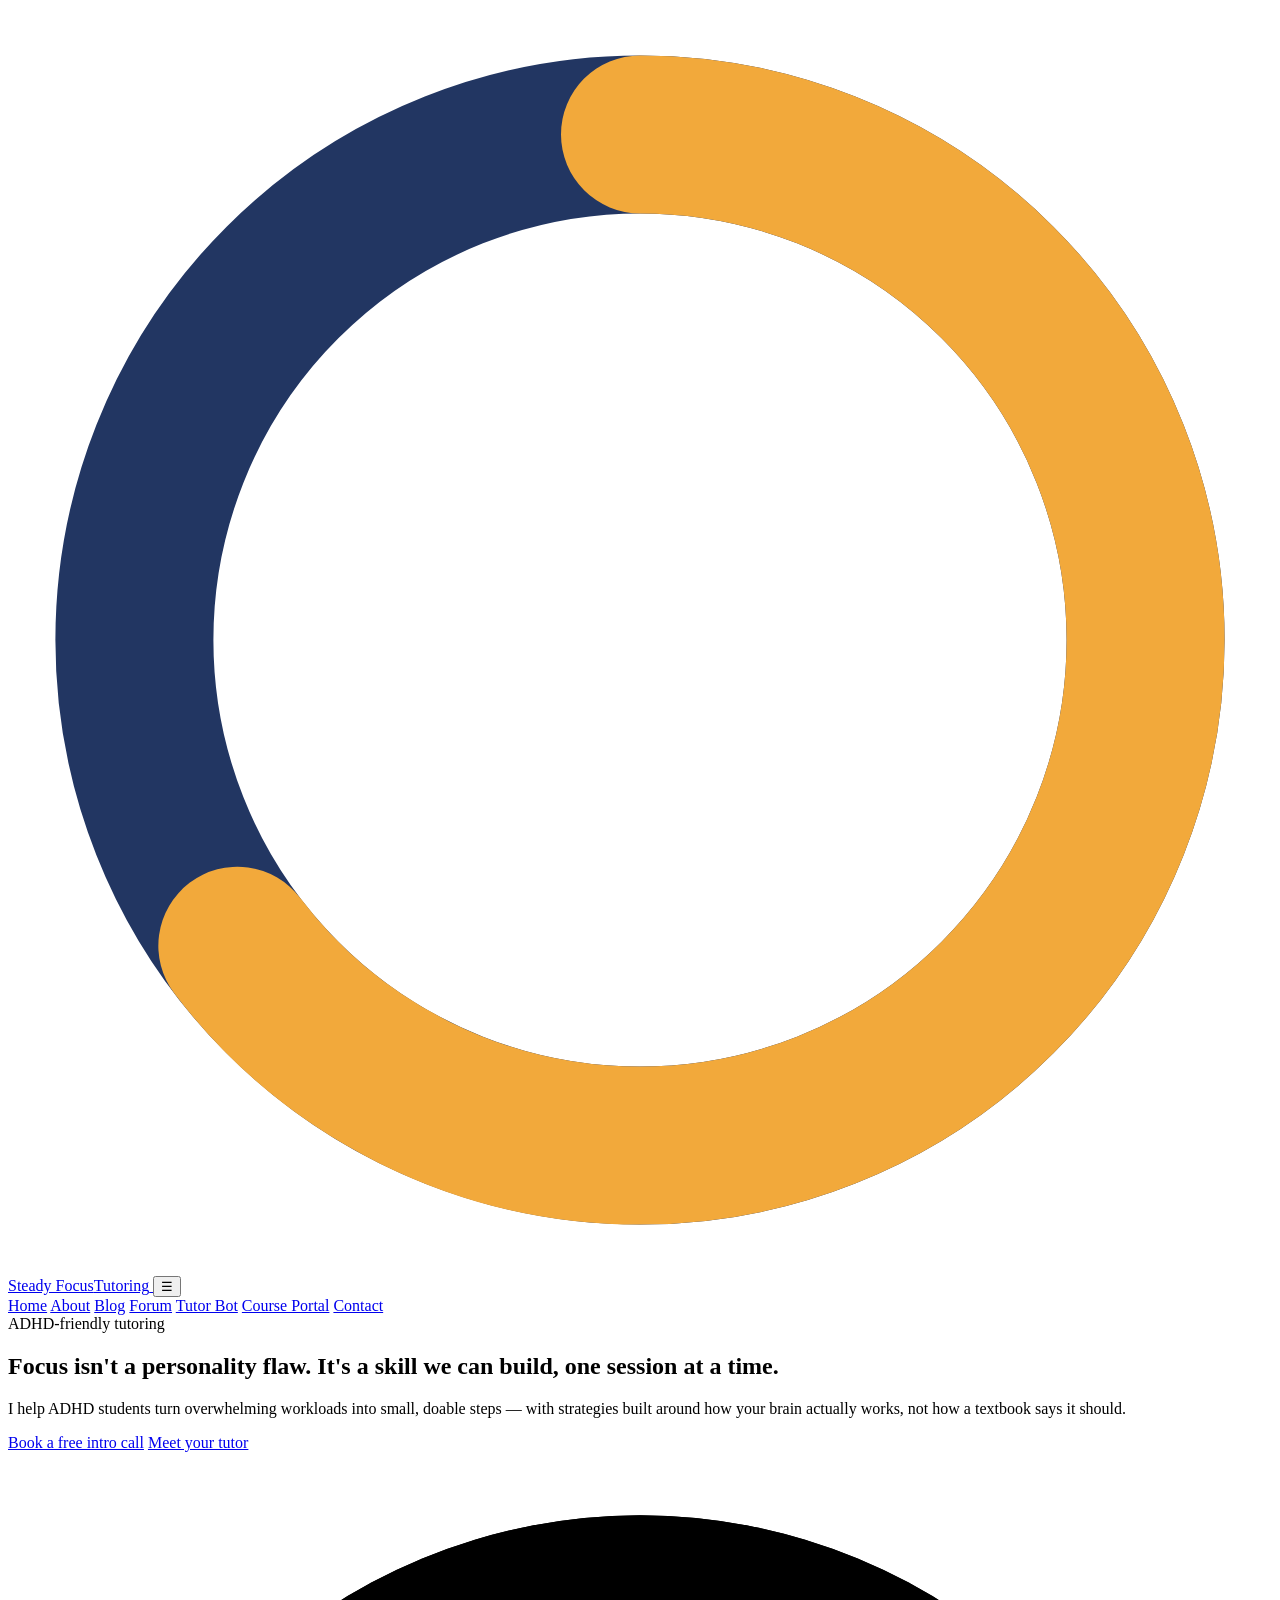
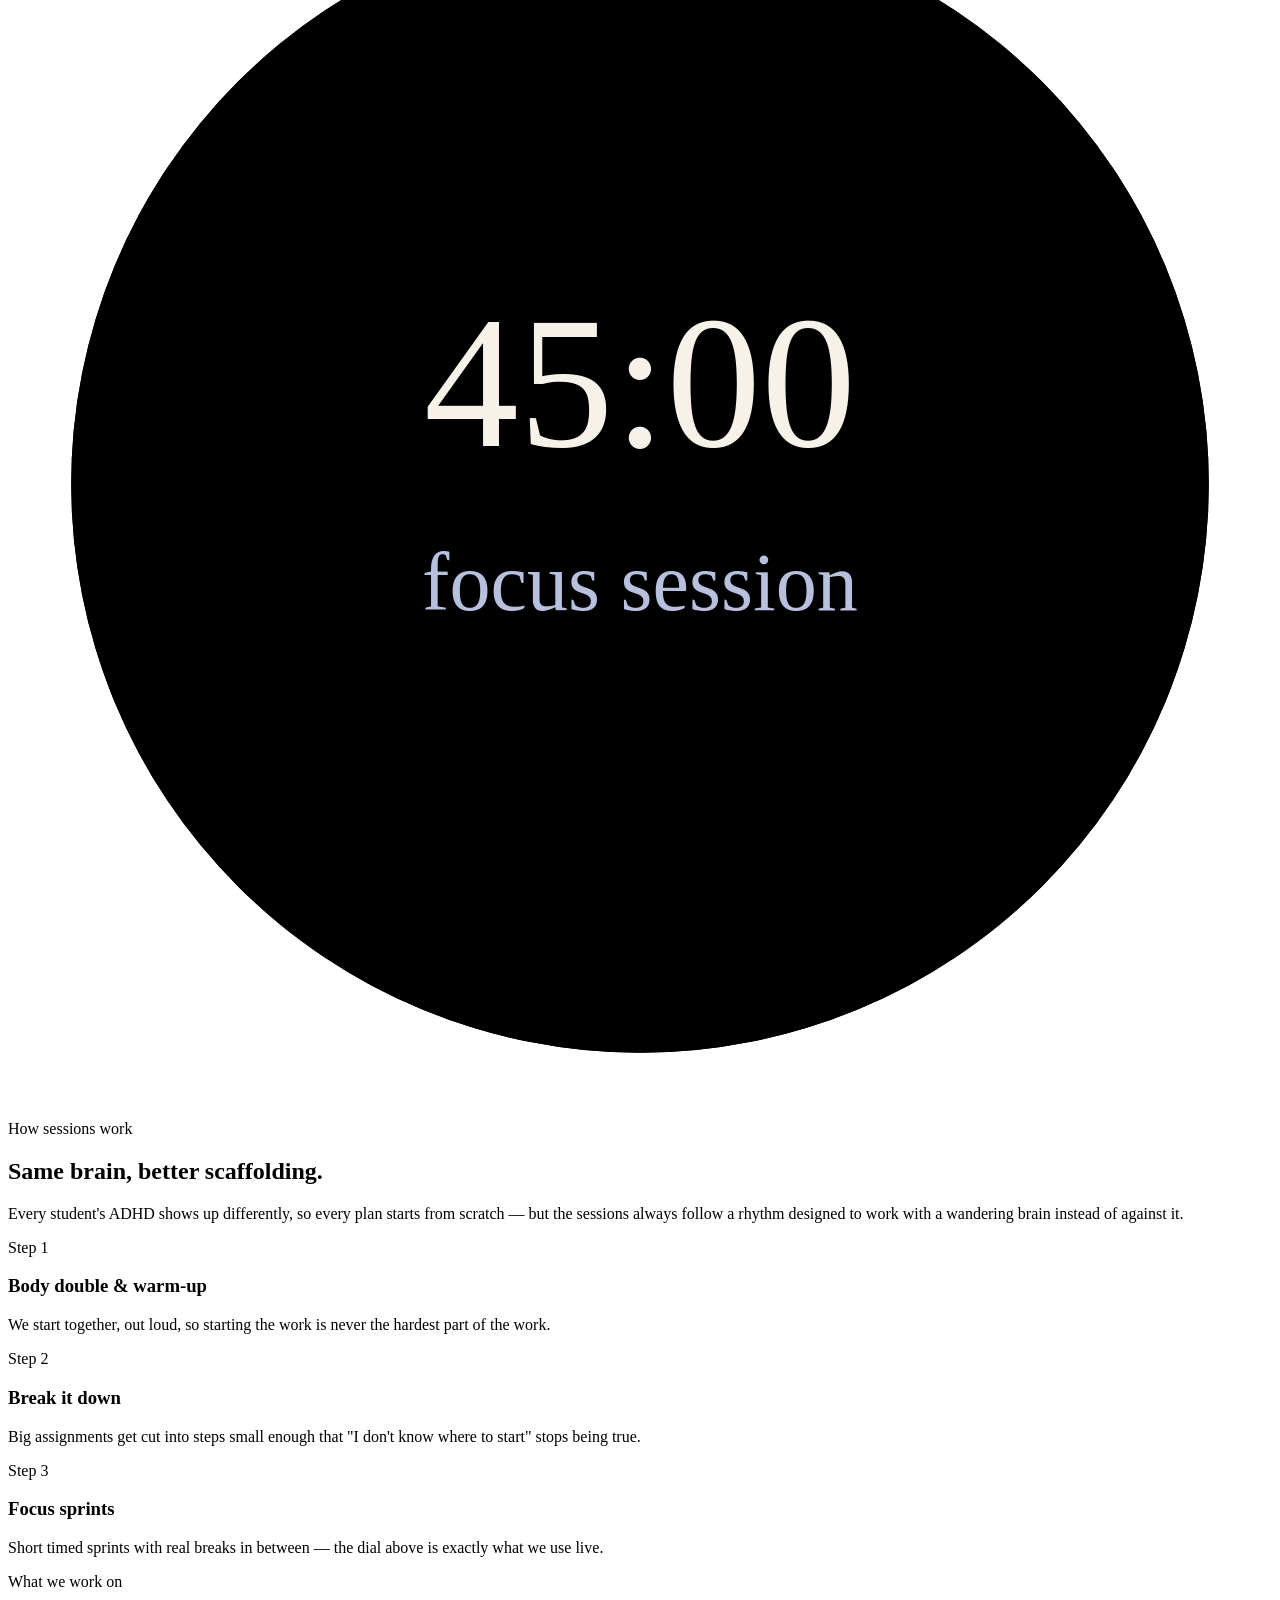
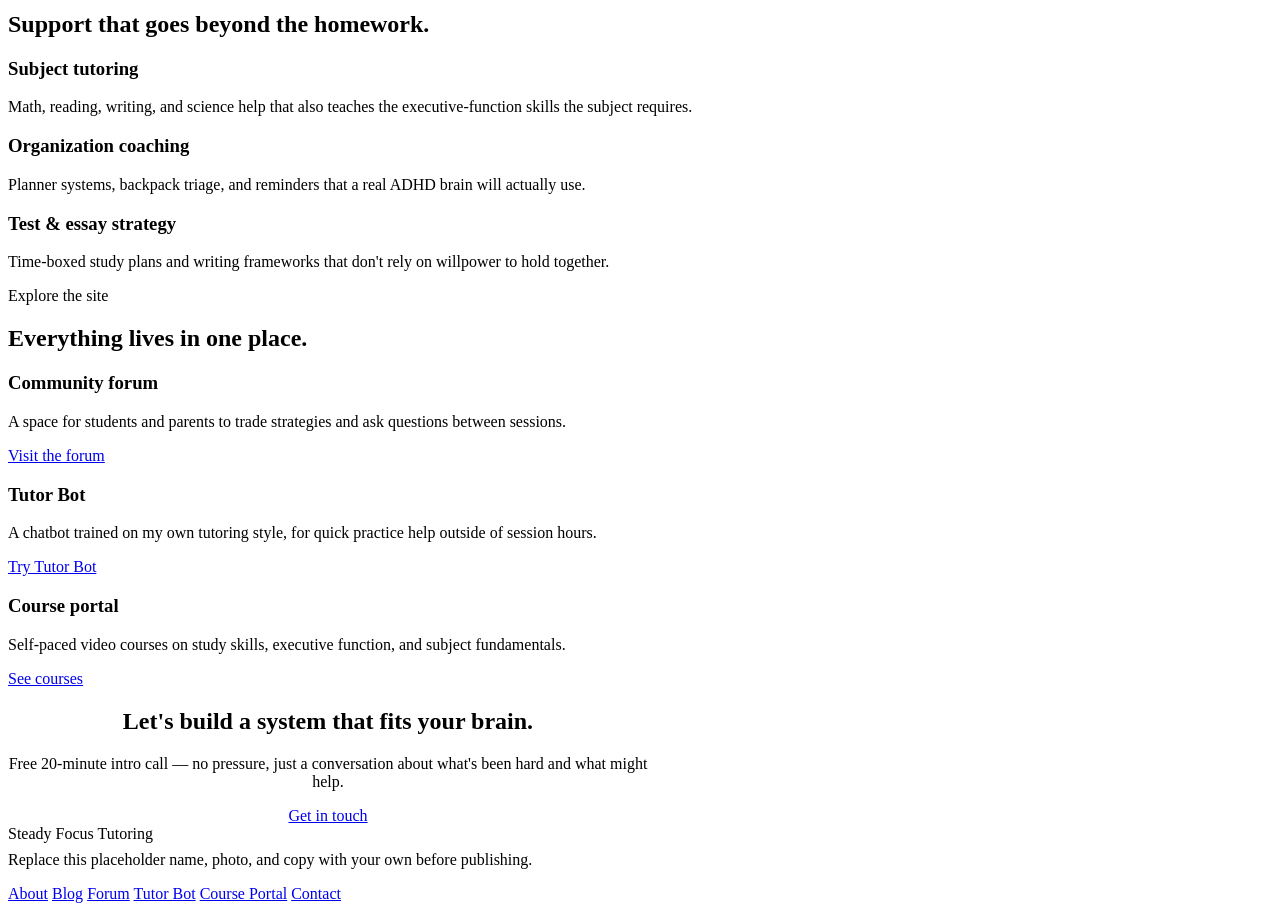
==== index.html @ 679ce14f "First Upload" ====
<!DOCTYPE html>
<html lang="en">
<head>
<meta charset="UTF-8">
<meta name="viewport" content="width=device-width, initial-scale=1.0">
<title>Steady Focus Tutoring — ADHD-Friendly Academic Coaching</title>
<link rel="stylesheet" href="css/style.css">
</head>
<body>

<header class="site">
  <div class="nav">
    <a href="index.html" class="brand">
      <svg class="brand-mark" viewBox="0 0 40 40"><circle cx="20" cy="20" r="16" stroke="#223662" stroke-width="5" fill="none"/><circle cx="20" cy="20" r="16" stroke="#f2a93b" stroke-width="5" fill="none" stroke-linecap="round" stroke-dasharray="100" stroke-dashoffset="35" transform="rotate(-90 20 20)"/></svg>
      <span class="brand-name">Steady Focus<span>Tutoring</span></span>
    </a>
    <button class="nav-toggle" aria-label="Toggle menu">☰</button>
    <nav class="links">
      <a href="index.html" class="active">Home</a>
      <a href="about.html">About</a>
      <a href="blog.html">Blog</a>
      <a href="forum.html">Forum</a>
      <a href="chatbot.html">Tutor Bot</a>
      <a href="portal.html">Course Portal</a>
      <a href="contact.html">Contact</a>
    </nav>
  </div>
</header>

<section class="hero">
  <div class="container hero-grid">
    <div>
      <div class="eyebrow">ADHD-friendly tutoring</div>
      <h1>Focus isn't a personality flaw. It's a skill we can build, one session at a time.</h1>
      <p class="lede">I help ADHD students turn overwhelming workloads into small, doable steps — with strategies built around how your brain actually works, not how a textbook says it should.</p>
      <div class="hero-actions">
        <a href="contact.html" class="btn btn-primary">Book a free intro call</a>
        <a href="about.html" class="btn btn-ghost">Meet your tutor</a>
      </div>
    </div>
    <div class="dial-wrap">
      <svg class="dial" viewBox="0 0 200 200">
        <circle class="dial-track" cx="100" cy="100" r="90"/>
        <circle class="dial-fill" cx="100" cy="100" r="90"/>
        <text x="100" y="94" text-anchor="middle" class="dial-center" fill="#f6f2e9" font-size="30">45:00</text>
        <text x="100" y="120" text-anchor="middle" fill="#b7c1de" font-size="13" font-family="Work Sans">focus session</text>
      </svg>
    </div>
  </div>
</section>

<section class="band">
  <div class="container">
    <div class="section-head">
      <div class="eyebrow">How sessions work</div>
      <h2>Same brain, better scaffolding.</h2>
      <p>Every student's ADHD shows up differently, so every plan starts from scratch — but the sessions always follow a rhythm designed to work with a wandering brain instead of against it.</p>
    </div>
    <div class="grid-3">
      <div class="card">
        <span class="tag">Step 1</span>
        <h3>Body double & warm-up</h3>
        <p>We start together, out loud, so starting the work is never the hardest part of the work.</p>
      </div>
      <div class="card">
        <span class="tag">Step 2</span>
        <h3>Break it down</h3>
        <p>Big assignments get cut into steps small enough that "I don't know where to start" stops being true.</p>
      </div>
      <div class="card">
        <span class="tag">Step 3</span>
        <h3>Focus sprints</h3>
        <p>Short timed sprints with real breaks in between — the dial above is exactly what we use live.</p>
      </div>
    </div>
  </div>
</section>

<section>
  <div class="container">
    <div class="section-head">
      <div class="eyebrow">What we work on</div>
      <h2>Support that goes beyond the homework.</h2>
    </div>
    <div class="grid-3">
      <div class="card">
        <h3>Subject tutoring</h3>
        <p>Math, reading, writing, and science help that also teaches the executive-function skills the subject requires.</p>
      </div>
      <div class="card">
        <h3>Organization coaching</h3>
        <p>Planner systems, backpack triage, and reminders that a real ADHD brain will actually use.</p>
      </div>
      <div class="card">
        <h3>Test & essay strategy</h3>
        <p>Time-boxed study plans and writing frameworks that don't rely on willpower to hold together.</p>
      </div>
    </div>
  </div>
</section>

<section class="band">
  <div class="container">
    <div class="section-head">
      <div class="eyebrow">Explore the site</div>
      <h2>Everything lives in one place.</h2>
    </div>
    <div class="grid-3">
      <div class="card">
        <h3>Community forum</h3>
        <p>A space for students and parents to trade strategies and ask questions between sessions.</p>
        <a href="forum.html" class="btn btn-ghost" style="margin-top:14px;">Visit the forum</a>
      </div>
      <div class="card">
        <h3>Tutor Bot</h3>
        <p>A chatbot trained on my own tutoring style, for quick practice help outside of session hours.</p>
        <a href="chatbot.html" class="btn btn-ghost" style="margin-top:14px;">Try Tutor Bot</a>
      </div>
      <div class="card">
        <h3>Course portal</h3>
        <p>Self-paced video courses on study skills, executive function, and subject fundamentals.</p>
        <a href="portal.html" class="btn btn-ghost" style="margin-top:14px;">See courses</a>
      </div>
    </div>
  </div>
</section>

<section>
  <div class="container" style="text-align:center; max-width:640px;">
    <h2>Let's build a system that fits your brain.</h2>
    <p>Free 20-minute intro call — no pressure, just a conversation about what's been hard and what might help.</p>
    <a href="contact.html" class="btn btn-primary">Get in touch</a>
  </div>
</section>

<footer class="site">
  <div class="container foot-grid">
    <div>
      <div class="brand-name" style="margin-bottom:8px;">Steady Focus Tutoring</div>
      <p class="fine" style="margin-top:0;">Replace this placeholder name, photo, and copy with your own before publishing.</p>
    </div>
    <div class="foot-links">
      <a href="about.html">About</a>
      <a href="blog.html">Blog</a>
      <a href="forum.html">Forum</a>
      <a href="chatbot.html">Tutor Bot</a>
      <a href="portal.html">Course Portal</a>
      <a href="contact.html">Contact</a>
    </div>
  </div>
</footer>

<script src="js/main.js"></script>
</body>
</html>
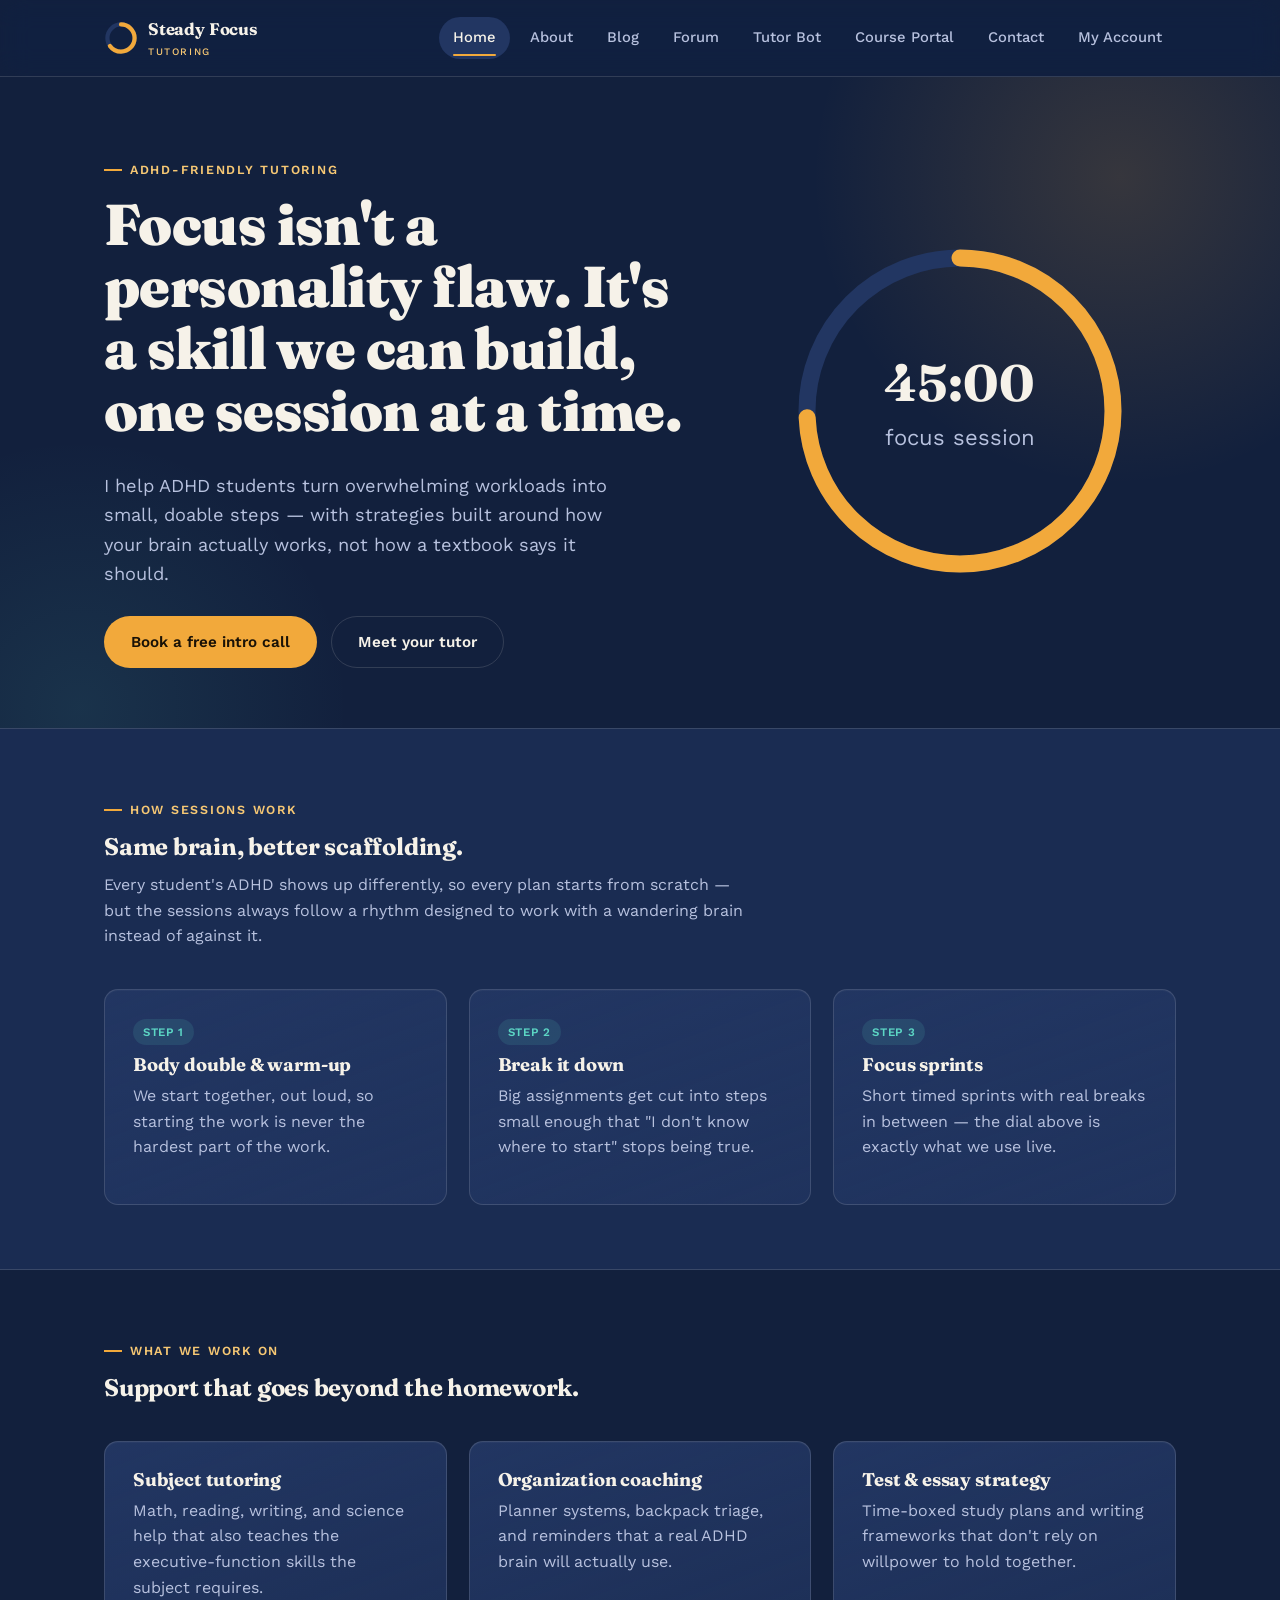
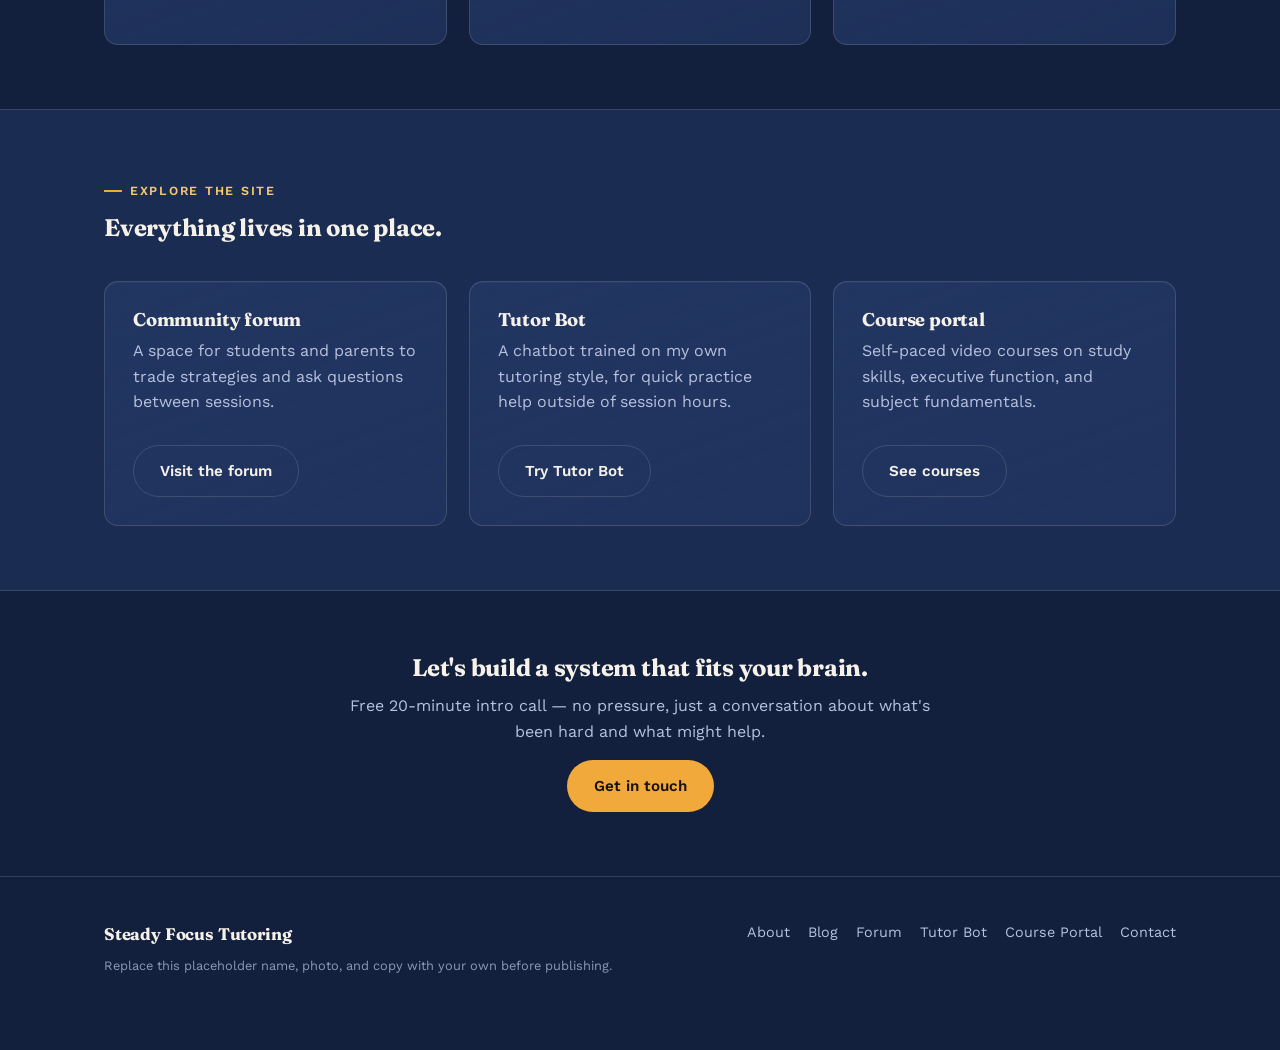
==== commit ae659dde: "Add "My Account" link to main nav site-wide Ties the course portal into primary navigation so it's d" ====
--- a/index.html
+++ b/index.html
@@ -23,6 +23,7 @@
       <a href="chatbot.html">Tutor Bot</a>
       <a href="portal.html">Course Portal</a>
       <a href="contact.html">Contact</a>
+      <a href="account.html">My Account</a>
     </nav>
   </div>
 </header>
--- a/css/style.css
+++ b/css/style.css
@@ -0,0 +1,269 @@
+/* ========================================================
+   STEADY FOCUS TUTORING — design tokens
+   Palette: late-study-lamp ink, desk-lamp gold, clarity mint
+   Display: Fraunces (expressive serif) / Body: Work Sans
+   Signature element: the "focus dial" — a ring that fills in,
+   standing in for a completed focus session.
+   ======================================================== */
+
+@import url('https://fonts.googleapis.com/css2?family=Fraunces:opsz,wght@9..144,400;9..144,600;9..144,700;9..144,900&family=Work+Sans:wght@400;500;600;700&display=swap');
+
+:root{
+  --ink: #12203d;
+  --ink-2: #1a2c52;
+  --panel: #223662;
+  --panel-line: rgba(245,241,232,0.14);
+  --paper: #f6f2e9;
+  --paper-dim: #b7c1de;
+  --gold: #f2a93b;
+  --gold-2: #f7c874;
+  --mint: #5cd6c4;
+  --danger: #e8785a;
+  --radius: 14px;
+  --shadow: 0 20px 50px -20px rgba(0,0,0,0.55);
+  --maxw: 1120px;
+}
+
+*{box-sizing:border-box;}
+html{scroll-behavior:smooth;}
+body{
+  margin:0;
+  background:var(--ink);
+  color:var(--paper);
+  font-family:'Work Sans', sans-serif;
+  line-height:1.6;
+  -webkit-font-smoothing:antialiased;
+  overflow-x:hidden;
+}
+::selection{background:var(--gold); color:#1a1206;}
+::-webkit-scrollbar{width:11px;}
+::-webkit-scrollbar-track{background:var(--ink);}
+::-webkit-scrollbar-thumb{background:var(--panel); border-radius:8px; border:2px solid var(--ink);}
+::-webkit-scrollbar-thumb:hover{background:var(--gold);}
+@media (prefers-reduced-motion: no-preference){
+  a, .btn, .card, .pill, input, textarea, select{transition:color .18s ease, background .18s ease, border-color .18s ease, transform .18s ease, box-shadow .18s ease;}
+}
+h1,h2,h3,h4{
+  font-family:'Fraunces', serif;
+  font-weight:700;
+  line-height:1.08;
+  margin:0 0 .5em;
+  letter-spacing:-0.01em;
+}
+h1{font-weight:900;}
+p{margin:0 0 1em; color:var(--paper-dim);}
+a{color:inherit;}
+img{max-width:100%;display:block;}
+.container{max-width:var(--maxw); margin:0 auto; padding:0 24px;}
+.eyebrow{
+  display:inline-flex; align-items:center; gap:8px;
+  font-size:.78rem; letter-spacing:.14em; text-transform:uppercase;
+  color:var(--gold-2); font-weight:600; margin-bottom:14px;
+}
+.eyebrow::before{content:""; width:18px; height:2px; background:var(--gold); display:inline-block;}
+
+/* ---------- buttons ---------- */
+.btn{
+  position:relative; overflow:hidden;
+  display:inline-flex; align-items:center; justify-content:center; gap:8px;
+  padding:13px 26px; border-radius:999px; font-weight:600; font-size:.95rem;
+  text-decoration:none; border:1px solid transparent; cursor:pointer;
+  transition:transform .18s cubic-bezier(.2,.8,.3,1), box-shadow .18s ease, background .18s ease;
+  font-family:'Work Sans', sans-serif;
+}
+.btn::before{
+  content:""; position:absolute; inset:0; border-radius:inherit;
+  background:linear-gradient(120deg, transparent 30%, rgba(255,255,255,.35) 45%, transparent 60%);
+  transform:translateX(-120%); transition:transform .6s ease;
+  pointer-events:none;
+}
+.btn:hover::before{transform:translateX(120%);}
+.btn:active{transform:scale(.97);}
+.btn:focus-visible{outline:2px solid var(--mint); outline-offset:3px;}
+.btn-primary{background:var(--gold); color:#1a1206;}
+.btn-primary:hover{transform:translateY(-2px); box-shadow:0 14px 30px -10px rgba(242,169,59,.6);}
+.btn-ghost{background:transparent; color:var(--paper); border-color:var(--panel-line);}
+.btn-ghost:hover{border-color:var(--mint); color:var(--mint); transform:translateY(-2px);}
+.btn-mint{background:var(--mint); color:#08221d;}
+.btn-mint:hover{transform:translateY(-2px); box-shadow:0 14px 30px -10px rgba(92,214,196,.55);}
+.btn[disabled]{opacity:.5; cursor:not-allowed;}
+.btn[disabled]:hover{transform:none; box-shadow:none;}
+.btn[disabled]::before{display:none;}
+
+/* ---------- nav ---------- */
+header.site{
+  position:sticky; top:0; z-index:50;
+  background:rgba(18,32,61,0.72); backdrop-filter:blur(14px) saturate(140%);
+  border-bottom:1px solid var(--panel-line);
+  transition:box-shadow .3s ease, background .3s ease;
+}
+header.site.scrolled{
+  background:rgba(15,26,49,0.92);
+  box-shadow:0 12px 34px -18px rgba(0,0,0,.6);
+}
+.brand-mark{transition:transform .4s cubic-bezier(.2,.8,.2,1);}
+.brand:hover .brand-mark{transform:rotate(90deg);}
+.nav{
+  display:flex; align-items:center; justify-content:space-between;
+  padding:16px 24px; max-width:var(--maxw); margin:0 auto;
+}
+.brand{display:flex; align-items:center; gap:10px; text-decoration:none; color:var(--paper);}
+.brand-mark{width:34px; height:34px; flex-shrink:0;}
+.brand-name{font-family:'Fraunces', serif; font-weight:700; font-size:1.05rem; letter-spacing:-0.01em;}
+.brand-name span{color:var(--gold-2); display:block; font-family:'Work Sans'; font-weight:500; font-size:.62rem; letter-spacing:.16em; text-transform:uppercase; margin-top:1px;}
+nav.links{display:flex; align-items:center; gap:6px;}
+nav.links a{
+  position:relative;
+  padding:9px 14px; border-radius:999px; text-decoration:none; color:var(--paper-dim);
+  font-size:.92rem; font-weight:500; transition:background .15s, color .15s;
+}
+nav.links a:hover, nav.links a.active{background:var(--panel); color:var(--paper);}
+nav.links a.active::after{
+  content:""; position:absolute; left:14px; right:14px; bottom:3px; height:2px;
+  background:var(--gold); border-radius:2px;
+}
+
+.nav-toggle{
+  display:none; flex-direction:column; justify-content:center; align-items:center; gap:5px;
+  background:none; border:1px solid var(--panel-line); color:var(--paper); border-radius:8px;
+  padding:10px 12px; cursor:pointer;
+}
+.nav-toggle .bar{width:18px; height:2px; background:var(--paper); border-radius:2px; transition:transform .3s ease, opacity .2s ease;}
+.nav-toggle.open .bar:nth-child(1){transform:translateY(7px) rotate(45deg);}
+.nav-toggle.open .bar:nth-child(2){opacity:0;}
+.nav-toggle.open .bar:nth-child(3){transform:translateY(-7px) rotate(-45deg);}
+
+@media (max-width: 880px){
+  nav.links{
+    position:absolute; top:100%; left:12px; right:12px; margin-top:8px;
+    background:rgba(26,44,82,0.97); backdrop-filter:blur(14px);
+    flex-direction:column; align-items:stretch; padding:10px; gap:2px;
+    border:1px solid var(--panel-line); border-radius:16px; box-shadow:var(--shadow);
+    max-height:0; opacity:0; overflow:hidden; pointer-events:none;
+    transform:translateY(-8px);
+    transition:max-height .35s ease, opacity .25s ease, transform .3s ease;
+  }
+  nav.links.open{max-height:520px; opacity:1; pointer-events:auto; transform:translateY(0);}
+  nav.links a{padding:12px 14px;}
+  .nav-toggle{display:inline-flex;}
+}
+
+/* ---------- hero ---------- */
+.hero{padding:76px 0 60px; position:relative; overflow:hidden;}
+.hero::before{
+  content:""; position:absolute; top:-220px; right:-160px; width:640px; height:640px;
+  background:radial-gradient(circle, rgba(242,169,59,.16) 0%, rgba(242,169,59,0) 68%);
+  pointer-events:none; z-index:0;
+}
+.hero::after{
+  content:""; position:absolute; bottom:-260px; left:-200px; width:560px; height:560px;
+  background:radial-gradient(circle, rgba(92,214,196,.10) 0%, rgba(92,214,196,0) 68%);
+  pointer-events:none; z-index:0;
+}
+.hero .container{position:relative; z-index:1;}
+.hero-grid{display:grid; grid-template-columns:1.15fr .85fr; gap:56px; align-items:center;}
+.hero h1{font-size:clamp(2.4rem, 5vw, 3.6rem);}
+.hero .lede{font-size:1.14rem; max-width:46ch;}
+.hero-actions{display:flex; gap:14px; margin-top:28px; flex-wrap:wrap;}
+@media (max-width: 880px){.hero-grid{grid-template-columns:1fr;}}
+
+/* focus dial (signature element) */
+.dial-wrap{display:flex; align-items:center; justify-content:center;}
+.dial{width:100%; max-width:340px; aspect-ratio:1;}
+.dial-track{stroke:var(--panel); stroke-width:10; fill:none;}
+.dial-fill{
+  stroke:var(--gold); stroke-width:10; fill:none; stroke-linecap:round;
+  transform-origin:50% 50%; transform:rotate(-90deg);
+  stroke-dasharray:565; stroke-dashoffset:565;
+  animation:fillDial 2.6s cubic-bezier(.2,.7,.3,1) .3s forwards;
+}
+@keyframes fillDial{ to{ stroke-dashoffset:145; } }
+.dial-center{font-family:'Fraunces',serif; font-weight:700;}
+@media (prefers-reduced-motion: reduce){ .dial-fill{animation:none; stroke-dashoffset:145;} }
+
+/* ---------- sections ---------- */
+section{padding:64px 0;}
+.section-head{max-width:640px; margin-bottom:40px;}
+.divider{height:1px; background:var(--panel-line); border:0; margin:0;}
+
+.grid-3{display:grid; grid-template-columns:repeat(3,1fr); gap:22px;}
+.grid-2{display:grid; grid-template-columns:1fr 1fr; gap:22px;}
+@media (max-width: 880px){.grid-3, .grid-2{grid-template-columns:1fr;}}
+
+.card{
+  position:relative;
+  background:linear-gradient(160deg, var(--panel), rgba(34,54,98,.7));
+  border:1px solid var(--panel-line); border-radius:var(--radius);
+  padding:28px; box-shadow:0 1px 0 rgba(255,255,255,.03) inset;
+}
+.card::before{
+  content:""; position:absolute; top:0; left:22px; right:22px; height:2px;
+  background:linear-gradient(90deg, var(--gold), var(--mint)); border-radius:2px;
+  transform:scaleX(0); transform-origin:left; transition:transform .35s ease;
+}
+.card:hover{transform:translateY(-5px); border-color:rgba(242,169,59,.4); box-shadow:0 22px 44px -22px rgba(0,0,0,.55);}
+.card:hover::before{transform:scaleX(1);}
+.card h3{font-size:1.15rem; margin-bottom:8px;}
+.tag{
+  display:inline-block; font-size:.72rem; font-weight:600; letter-spacing:.06em; text-transform:uppercase;
+  color:var(--mint); background:rgba(92,214,196,.12); padding:4px 10px; border-radius:999px; margin-bottom:10px;
+}
+
+.band{background:var(--ink-2); border-top:1px solid var(--panel-line); border-bottom:1px solid var(--panel-line);}
+
+/* ---------- forms ---------- */
+label{display:block; font-size:.85rem; font-weight:600; color:var(--paper); margin-bottom:6px;}
+input, textarea, select{
+  width:100%; padding:12px 14px; border-radius:10px; border:1px solid var(--panel-line);
+  background:var(--ink-2); color:var(--paper); font-family:inherit; font-size:.95rem; margin-bottom:18px;
+}
+input:focus, textarea:focus, select:focus{outline:2px solid var(--mint); outline-offset:1px;}
+textarea{min-height:130px; resize:vertical;}
+.field-note{font-size:.8rem; color:var(--paper-dim); margin-top:-12px; margin-bottom:18px;}
+
+/* ---------- footer ---------- */
+footer.site{padding:44px 0 60px; border-top:1px solid var(--panel-line);}
+.foot-grid{display:flex; justify-content:space-between; gap:24px; flex-wrap:wrap;}
+.foot-links{display:flex; gap:18px; flex-wrap:wrap;}
+.foot-links a{color:var(--paper-dim); text-decoration:none; font-size:.9rem;}
+.foot-links a:hover{color:var(--mint);}
+.fine{font-size:.8rem; color:var(--paper-dim); opacity:.75; margin-top:20px;}
+
+/* ---------- misc utility ---------- */
+.pill-row{display:flex; gap:10px; flex-wrap:wrap; margin-bottom:24px;}
+.pill{
+  padding:8px 16px; border-radius:999px; border:1px solid var(--panel-line);
+  background:transparent; color:var(--paper-dim); font-size:.85rem; cursor:pointer; font-weight:500;
+}
+.pill.active{background:var(--gold); border-color:var(--gold); color:#1a1206;}
+.badge-note{
+  border:1px dashed var(--panel-line); border-radius:10px; padding:14px 18px; font-size:.86rem;
+  color:var(--paper-dim); background:rgba(245,241,232,0.03);
+}
+.badge-note strong{color:var(--paper);}
+
+/* ---------- scroll reveal (progressive enhancement, see js/main.js) ---------- */
+.reveal{opacity:0; transform:translateY(22px); transition:opacity .7s cubic-bezier(.2,.7,.2,1), transform .7s cubic-bezier(.2,.7,.2,1);}
+.reveal.in-view{opacity:1; transform:translateY(0);}
+@media (prefers-reduced-motion: reduce){
+  .reveal{opacity:1; transform:none; transition:none;}
+}
+
+/* ---------- pill polish ---------- */
+.pill{transition:transform .15s ease, background .15s ease, border-color .15s ease, color .15s ease;}
+.pill:hover{border-color:var(--mint); color:var(--mint); transform:translateY(-1px);}
+.pill.active:hover{color:#1a1206; border-color:var(--gold);}
+
+/* ---------- dial micro-interaction ---------- */
+.dial-wrap{transition:transform .4s ease;}
+.dial-wrap:hover{transform:scale(1.015);}
+
+/* ---------- card link reset ---------- */
+a.card:hover h3{color:var(--gold-2);}
+a.card h3{transition:color .2s ease;}
+
+/* ---------- gradient text highlight ---------- */
+.hero-highlight{
+  background:linear-gradient(100deg, var(--gold) 10%, var(--gold-2) 45%, var(--mint) 90%);
+  -webkit-background-clip:text; background-clip:text; color:transparent;
+}
